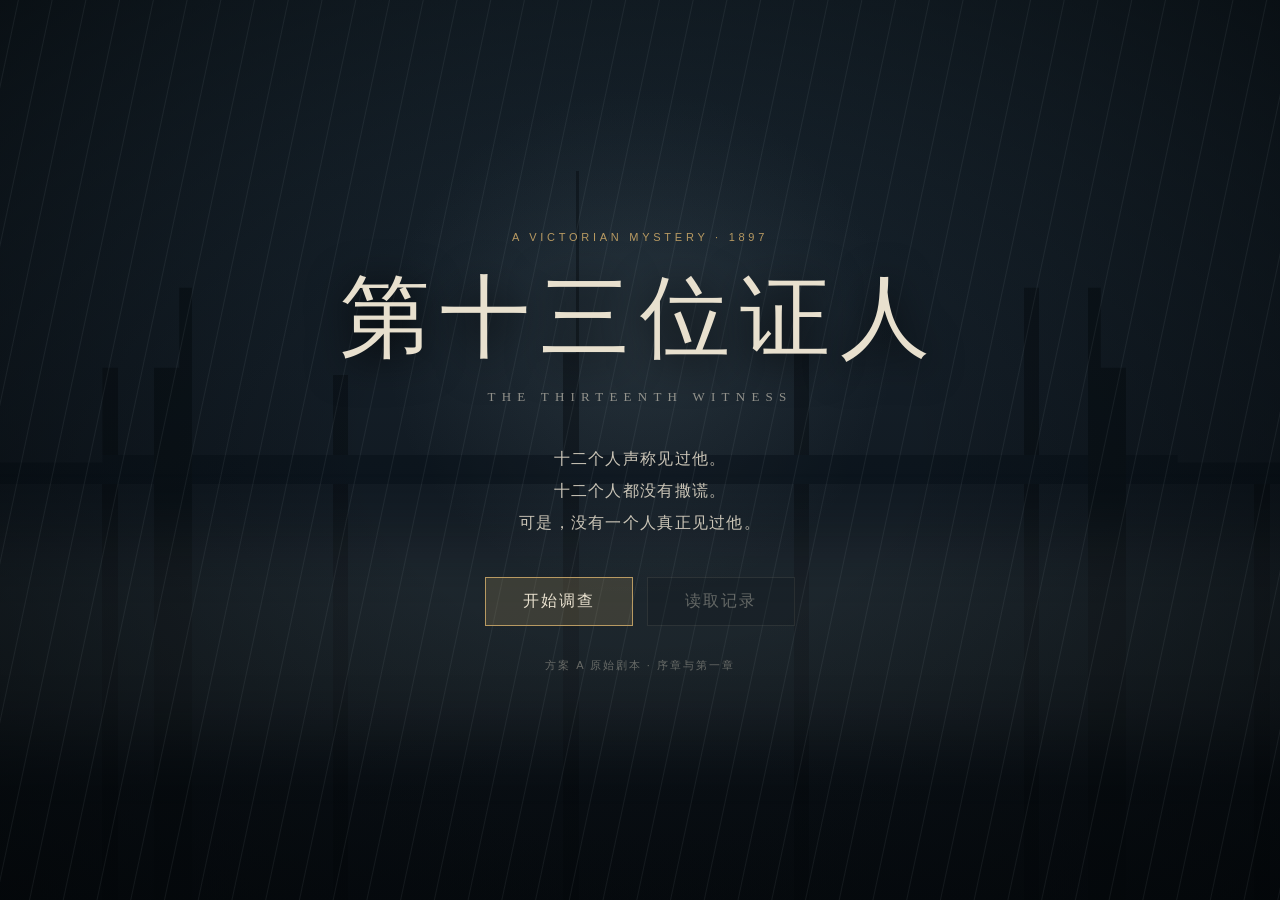
==== game/index.html @ 1d93cfea "fix: align game cards and title with Scheme A source" ====
<!doctype html>
<html lang="zh-CN">
<head>
  <meta charset="utf-8">
  <meta name="viewport" content="width=device-width, initial-scale=1">
  <meta name="theme-color" content="#101923">
  <title>第十三位证人｜可玩原型</title>
  <link rel="stylesheet" href="./styles.css">
</head>
<body>
  <main id="app" class="app">
    <section id="title-screen" class="title-screen" aria-labelledby="game-title">
      <div class="title-fog" aria-hidden="true"></div>
      <div class="title-card">
        <p class="eyebrow">A VICTORIAN MYSTERY · 1897</p>
        <h1 id="game-title">第十三位证人</h1>
        <p class="english-title">THE THIRTEENTH WITNESS</p>
        <p class="title-copy">十二个人声称见过他。<br>十二个人都没有撒谎。<br>可是，没有一个人真正见过他。</p>
        <div class="title-actions">
          <button id="new-game" class="primary-button" type="button">开始调查</button>
          <button id="continue-game" class="secondary-button" type="button">读取记录</button>
        </div>
        <p class="prototype-note">方案 A 原始剧本 · 序章与第一章</p>
      </div>
    </section>

    <section id="game-screen" class="game-screen is-hidden" aria-label="游戏画面">
      <div id="scene" class="scene scene-manor">
        <div class="scene-art" aria-hidden="true">
          <div class="rain"></div>
          <div class="architecture"></div>
          <div class="vignette"></div>
        </div>

        <header class="top-bar">
          <div>
            <p id="chapter-kicker" class="chapter-kicker">序章</p>
            <p id="chapter-title" class="chapter-title">第十三封邀请函</p>
          </div>
          <div class="top-actions">
            <button id="clues-button" class="utility-button clue-button" type="button">
              线索 <span id="clue-count" class="button-count">0</span>
            </button>
            <button id="characters-button" class="utility-button character-button" type="button">
              角色 <span id="character-count" class="button-count">0</span>
            </button>
            <button id="history-button" class="utility-button" type="button">记录</button>
            <button id="save-button" class="utility-button" type="button">保存</button>
            <button id="load-button" class="utility-button" type="button">读取</button>
            <button id="menu-button" class="utility-button" type="button">标题</button>
          </div>
        </header>

        <aside class="case-stamp" aria-hidden="true">
          <span>CASE</span>
          <strong id="case-number">XIII</strong>
          <small>VALE ESTATE</small>
        </aside>

        <div id="portrait-slot" class="portrait-slot is-empty" aria-label="角色立绘预留位置">
          <img id="portrait-image" alt="">
          <div class="portrait-placeholder">
            <span>PORTRAIT</span>
            <strong>角色立绘预留</strong>
            <small>透明 PNG · 左侧对齐</small>
          </div>
        </div>

        <section id="choice-panel" class="choice-panel is-hidden" aria-label="选择">
          <p id="choice-prompt" class="choice-prompt"></p>
          <div id="choice-list" class="choice-list"></div>
        </section>

        <section id="dialogue-box" class="dialogue-box" tabindex="0" aria-live="polite">
          <div class="speaker-rail">
            <p id="speaker-name" class="speaker-name">旁白</p>
            <p id="scene-label" class="scene-label">雾鸦庄园 · 门前</p>
          </div>
          <div class="dialogue-content">
            <p id="dialogue-text" class="dialogue-text"></p>
            <button id="advance-button" class="advance-button" type="button" aria-label="继续">
              <span>继续</span>
              <i aria-hidden="true"></i>
            </button>
          </div>
          <div class="progress-track" aria-hidden="true">
            <span id="progress-fill"></span>
          </div>
        </section>

        <div id="toast" class="toast" role="status"></div>
      </div>
    </section>

    <dialog id="history-dialog" class="history-dialog">
      <header>
        <div>
          <p class="eyebrow">INVESTIGATION LOG</p>
          <h2>调查记录</h2>
        </div>
        <button id="close-history" class="close-button" type="button" aria-label="关闭">×</button>
      </header>
      <div id="history-list" class="history-list"></div>
    </dialog>

    <dialog id="characters-dialog" class="characters-dialog">
      <header>
        <div>
          <p class="eyebrow">PERSONS OF INTEREST</p>
          <h2>角色档案</h2>
          <p id="characters-summary" class="dialog-summary">已登记 0 人</p>
        </div>
        <button id="close-characters" class="close-button" type="button" aria-label="关闭">×</button>
      </header>
      <div id="character-grid" class="character-grid"></div>
    </dialog>

    <dialog id="clues-dialog" class="clues-dialog">
      <header>
        <div>
          <p class="eyebrow">COLLECTED EVIDENCE</p>
          <h2>线索档案</h2>
          <p id="clues-summary" class="dialog-summary">已收集 0 条线索</p>
        </div>
        <button id="close-clues" class="close-button" type="button" aria-label="关闭">×</button>
      </header>
      <div id="clue-list" class="clue-list"></div>
    </dialog>
  </main>

  <script src="./story.js"></script>
  <script src="./game.js"></script>
</body>
</html>
---- game/styles.css ----
:root {
  --ink: #090f15;
  --night: #101923;
  --slate: #25323d;
  --fog: #b8c3c7;
  --paper: #e8e0ce;
  --gold: #b89a62;
  --rust: #71473f;
  --glass: rgba(8, 14, 19, 0.88);
  --line: rgba(222, 210, 179, 0.28);
  --display: Georgia, "Times New Roman", "Noto Serif SC", serif;
  --body: "Noto Serif SC", "Songti SC", SimSun, serif;
  --utility: "Microsoft YaHei", sans-serif;
}

* { box-sizing: border-box; }

html, body {
  width: 100%;
  min-height: 100%;
  margin: 0;
  background: var(--ink);
  color: var(--paper);
}

body {
  overflow: hidden;
  font-family: var(--body);
}

button { font: inherit; }
button:focus-visible, [tabindex]:focus-visible {
  outline: 2px solid var(--paper);
  outline-offset: 4px;
}

.app, .title-screen, .game-screen, .scene {
  width: 100%;
  height: 100vh;
  min-height: 580px;
}

.is-hidden { display: none !important; }

.title-screen {
  position: relative;
  display: grid;
  place-items: center;
  overflow: hidden;
  background:
    radial-gradient(circle at 50% 38%, rgba(112, 132, 140, 0.19), transparent 30%),
    linear-gradient(180deg, #1b2934 0%, #101820 62%, #080d12 100%);
}

.title-screen::before {
  content: "";
  position: absolute;
  inset: 19% 0 0;
  opacity: 0.48;
  background:
    linear-gradient(90deg, transparent 12%, #060b0f 12% 15%, transparent 15% 85%, #060b0f 85% 88%, transparent 88%),
    linear-gradient(180deg, transparent 0 39%, #071017 39% 43%, transparent 43%),
    repeating-linear-gradient(90deg, transparent 0 8%, rgba(4, 8, 12, .82) 8% 9.2%, transparent 9.2% 18%);
  clip-path: polygon(0 40%, 8% 40%, 8% 27%, 14% 27%, 14% 16%, 21% 16%, 21% 28%, 28% 28%, 28% 8%, 36% 8%, 36% 25%, 45% 25%, 45% 0, 55% 0, 55% 25%, 64% 25%, 64% 8%, 72% 8%, 72% 28%, 79% 28%, 79% 16%, 86% 16%, 86% 27%, 92% 27%, 92% 40%, 100% 40%, 100% 100%, 0 100%);
}

.title-screen::after {
  content: "";
  position: absolute;
  inset: 0;
  pointer-events: none;
  background:
    repeating-linear-gradient(102deg, transparent 0 17px, rgba(205, 223, 228, .07) 18px, transparent 19px 33px),
    radial-gradient(ellipse at center, transparent 30%, rgba(2, 5, 7, .7) 100%);
}

.title-fog {
  position: absolute;
  width: 140%;
  height: 22%;
  left: -20%;
  bottom: 18%;
  background: rgba(173, 192, 197, .09);
  filter: blur(35px);
  animation: fog-drift 18s ease-in-out infinite alternate;
}

.title-card {
  position: relative;
  z-index: 2;
  width: min(720px, 88vw);
  padding: 58px 50px 44px;
  text-align: center;
}

.eyebrow {
  margin: 0 0 14px;
  color: var(--gold);
  font-family: var(--utility);
  font-size: 11px;
  letter-spacing: .34em;
}

.title-card h1 {
  margin: 0;
  font-family: var(--display);
  font-size: clamp(44px, 8vw, 90px);
  font-weight: 400;
  letter-spacing: .11em;
  text-shadow: 0 6px 40px #000;
}

.english-title {
  margin: 10px 0 38px;
  color: rgba(232, 224, 206, .58);
  font-family: var(--display);
  font-size: 13px;
  letter-spacing: .48em;
}

.title-copy {
  margin: 0 0 38px;
  color: rgba(232, 224, 206, .86);
  font-size: 16px;
  line-height: 2;
  letter-spacing: .08em;
}

.title-actions {
  display: flex;
  justify-content: center;
  gap: 14px;
}

.primary-button, .secondary-button {
  min-width: 148px;
  border: 1px solid var(--gold);
  padding: 13px 22px;
  color: var(--paper);
  cursor: pointer;
  letter-spacing: .12em;
  transition: background .2s ease, color .2s ease, transform .2s ease;
}

.primary-button { background: rgba(184, 154, 98, .2); }
.secondary-button { background: rgba(8, 14, 19, .52); border-color: var(--line); }
.primary-button:hover, .secondary-button:hover { transform: translateY(-2px); background: var(--paper); color: var(--ink); }
.secondary-button:disabled { opacity: .35; cursor: not-allowed; transform: none; }

.prototype-note {
  margin-top: 32px;
  color: rgba(232, 224, 206, .38);
  font-family: var(--utility);
  font-size: 11px;
  letter-spacing: .18em;
}

.scene {
  position: relative;
  overflow: hidden;
  isolation: isolate;
  background: #17232c;
}

.scene-art, .scene-art > * { position: absolute; inset: 0; }

.scene-art {
  z-index: -3;
  background:
    linear-gradient(180deg, var(--scene-sky, #283844) 0%, var(--scene-mid, #172630) 58%, var(--scene-ground, #0d1318) 100%);
  transition: background 1.1s ease;
}

.architecture {
  opacity: .9;
  transition: clip-path .8s ease, background .8s ease;
}

.scene-manor {
  --scene-sky: #31434e;
  --scene-mid: #1a2932;
  --scene-ground: #0a1014;
}

.scene-manor .architecture {
  inset: 21% 7% 0 38%;
  background:
    repeating-linear-gradient(90deg, transparent 0 8%, rgba(177, 135, 76, .38) 8.4% 9.2%, transparent 9.6% 16%),
    #0b1319;
  clip-path: polygon(0 100%, 0 38%, 10% 38%, 10% 19%, 18% 19%, 18% 34%, 34% 34%, 34% 12%, 44% 12%, 44% 25%, 56% 25%, 56% 0, 68% 0, 68% 29%, 80% 29%, 80% 15%, 90% 15%, 90% 39%, 100% 39%, 100% 100%);
}

.scene-hall {
  --scene-sky: #2b2a27;
  --scene-mid: #211d1a;
  --scene-ground: #100e0d;
}

.scene-hall .architecture {
  inset: 0;
  background:
    radial-gradient(ellipse at 58% 48%, rgba(175, 125, 65, .24), transparent 22%),
    linear-gradient(90deg, #11100f 0 10%, transparent 10% 90%, #11100f 90%),
    repeating-linear-gradient(90deg, transparent 0 18%, rgba(9, 8, 7, .7) 18% 20%);
}

.scene-study {
  --scene-sky: #272a28;
  --scene-mid: #18201f;
  --scene-ground: #0d1111;
}

.scene-study .architecture {
  inset: 0;
  background:
    radial-gradient(circle at 72% 30%, rgba(186, 143, 75, .26) 0 2%, transparent 9%),
    linear-gradient(90deg, rgba(7, 10, 10, .82) 0 11%, transparent 11% 70%, rgba(4, 7, 7, .68) 70%),
    repeating-linear-gradient(0deg, transparent 0 11%, rgba(181, 153, 111, .08) 11.3% 12%, transparent 12.3% 22%);
}

.scene-closeup {
  --scene-sky: #3b3a35;
  --scene-mid: #232420;
  --scene-ground: #111310;
}

.scene-closeup .architecture {
  inset: 10% 12% 16% 37%;
  border: 1px solid rgba(218, 203, 170, .13);
  background:
    linear-gradient(118deg, transparent 46%, rgba(202, 187, 153, .16) 47% 49%, transparent 50%),
    radial-gradient(ellipse at 60% 52%, rgba(163, 138, 98, .16), transparent 48%);
  transform: rotate(-2deg);
}

.rain {
  opacity: .28;
  background: repeating-linear-gradient(104deg, transparent 0 25px, rgba(211, 225, 228, .18) 26px, transparent 27px 44px);
  animation: rain 1.1s linear infinite;
}

.scene-hall .rain, .scene-study .rain, .scene-closeup .rain { opacity: 0; }

.vignette {
  pointer-events: none;
  background:
    linear-gradient(90deg, rgba(5, 8, 10, .4), transparent 34%),
    radial-gradient(ellipse at center, transparent 38%, rgba(2, 4, 5, .74) 100%);
}

.top-bar {
  position: absolute;
  z-index: 5;
  top: 0;
  left: 0;
  right: 0;
  display: flex;
  justify-content: space-between;
  align-items: flex-start;
  padding: 24px 30px;
  background: linear-gradient(180deg, rgba(4, 8, 11, .72), transparent);
}

.chapter-kicker {
  margin: 0 0 3px;
  color: var(--gold);
  font-family: var(--utility);
  font-size: 10px;
  letter-spacing: .25em;
}

.chapter-title {
  margin: 0;
  font-size: 15px;
  letter-spacing: .12em;
}

.top-actions { display: flex; gap: 7px; }

.utility-button, .close-button {
  border: 1px solid rgba(232, 224, 206, .16);
  background: rgba(7, 12, 16, .45);
  color: rgba(232, 224, 206, .72);
  cursor: pointer;
}

.utility-button {
  padding: 7px 12px;
  font-family: var(--utility);
  font-size: 11px;
}

.utility-button:hover { color: var(--paper); border-color: var(--gold); }

.character-button {
  border-color: rgba(184, 154, 98, .38);
}

.clue-button {
  border-color: rgba(135, 157, 152, .42);
}

.button-count {
  display: inline-grid;
  min-width: 18px;
  height: 18px;
  margin-left: 5px;
  place-items: center;
  border: 1px solid rgba(184, 154, 98, .45);
  border-radius: 50%;
  color: var(--gold);
  font-family: var(--display);
  font-size: 10px;
}

.case-stamp {
  position: absolute;
  z-index: 2;
  top: 22%;
  right: 34px;
  display: grid;
  width: 78px;
  color: rgba(232, 224, 206, .4);
  text-align: center;
  transform: rotate(90deg);
  transform-origin: right top;
}

.case-stamp span, .case-stamp small {
  font-family: var(--utility);
  font-size: 8px;
  letter-spacing: .22em;
}

.case-stamp strong {
  margin: 3px 0;
  border-block: 1px solid rgba(184, 154, 98, .35);
  color: rgba(184, 154, 98, .55);
  font-family: var(--display);
  font-size: 26px;
  font-weight: 400;
}

.portrait-slot {
  position: absolute;
  z-index: 1;
  left: clamp(18px, 6vw, 90px);
  bottom: 165px;
  width: min(34vw, 430px);
  height: min(72vh, 720px);
  display: flex;
  align-items: flex-end;
  justify-content: center;
  pointer-events: none;
}

.portrait-slot img {
  display: none;
  width: 100%;
  height: 100%;
  object-fit: contain;
  object-position: bottom left;
  filter: drop-shadow(0 20px 28px rgba(0, 0, 0, .55));
}

.portrait-slot.has-image img { display: block; }
.portrait-slot.has-image .portrait-placeholder { display: none; }

.portrait-placeholder {
  position: absolute;
  bottom: 4%;
  width: 72%;
  height: 72%;
  display: grid;
  place-content: center;
  border-bottom: 1px solid rgba(232, 224, 206, .15);
  color: rgba(232, 224, 206, .22);
  text-align: center;
  text-shadow: 0 2px 14px #000;
}

.portrait-placeholder::before {
  content: "";
  position: absolute;
  inset: 9% 18% 0;
  border: 1px dashed rgba(232, 224, 206, .09);
  border-radius: 48% 48% 8% 8%;
}

.portrait-placeholder span, .portrait-placeholder small {
  font-family: var(--utility);
  font-size: 8px;
  letter-spacing: .2em;
}

.portrait-placeholder strong {
  margin: 8px 0 5px;
  font-size: 13px;
  font-weight: 400;
  letter-spacing: .18em;
}

.dialogue-box {
  position: absolute;
  z-index: 4;
  left: clamp(16px, 4vw, 64px);
  right: clamp(16px, 4vw, 64px);
  bottom: 28px;
  min-height: 154px;
  display: grid;
  grid-template-columns: 160px 1fr;
  border: 1px solid var(--line);
  background:
    linear-gradient(110deg, rgba(26, 38, 46, .96), var(--glass) 46%),
    rgba(7, 12, 16, .9);
  box-shadow: 0 22px 70px rgba(0, 0, 0, .45);
  backdrop-filter: blur(12px);
  cursor: pointer;
}

.dialogue-box::before {
  content: "";
  position: absolute;
  inset: 7px;
  border: 1px solid rgba(232, 224, 206, .07);
  pointer-events: none;
}

.speaker-rail {
  padding: 30px 24px;
  border-right: 1px solid var(--line);
}

.speaker-name {
  margin: 0 0 12px;
  color: var(--paper);
  font-family: var(--display);
  font-size: 20px;
  letter-spacing: .13em;
}

.scene-label {
  margin: 0;
  color: rgba(232, 224, 206, .42);
  font-family: var(--utility);
  font-size: 9px;
  line-height: 1.6;
  letter-spacing: .1em;
}

.dialogue-content {
  position: relative;
  display: flex;
  align-items: center;
  padding: 28px 90px 28px 34px;
}

.dialogue-text {
  margin: 0;
  max-width: 900px;
  font-size: clamp(15px, 1.55vw, 20px);
  line-height: 1.85;
  letter-spacing: .045em;
  text-shadow: 0 2px 12px #000;
}

.dialogue-text.is-narration { color: rgba(232, 224, 206, .72); font-style: italic; }

.advance-button {
  position: absolute;
  right: 26px;
  bottom: 23px;
  display: flex;
  align-items: center;
  gap: 8px;
  border: 0;
  background: transparent;
  color: rgba(232, 224, 206, .45);
  cursor: pointer;
  font-family: var(--utility);
  font-size: 10px;
  letter-spacing: .12em;
}

.advance-button i {
  width: 7px;
  height: 7px;
  border-right: 1px solid var(--gold);
  border-bottom: 1px solid var(--gold);
  transform: rotate(-45deg);
  animation: nudge 1.2s ease-in-out infinite;
}

.progress-track {
  position: absolute;
  left: 0;
  right: 0;
  bottom: -1px;
  height: 2px;
  background: rgba(232, 224, 206, .05);
}

.progress-track span {
  display: block;
  width: 0;
  height: 100%;
  background: var(--gold);
  transition: width .35s ease;
}

.choice-panel {
  position: absolute;
  z-index: 8;
  top: 50%;
  right: clamp(50px, 9vw, 150px);
  width: min(520px, 55vw);
  transform: translateY(-56%);
}

.choice-prompt {
  margin: 0 0 16px;
  color: rgba(232, 224, 206, .66);
  font-size: 13px;
  letter-spacing: .12em;
  text-align: right;
}

.choice-list { display: grid; gap: 10px; }

.choice-button {
  position: relative;
  width: 100%;
  border: 1px solid rgba(232, 224, 206, .22);
  padding: 15px 20px 15px 54px;
  background: linear-gradient(90deg, rgba(9, 15, 20, .94), rgba(19, 30, 37, .88));
  color: var(--paper);
  cursor: pointer;
  text-align: left;
  line-height: 1.55;
  letter-spacing: .05em;
  box-shadow: 0 12px 30px rgba(0, 0, 0, .22);
  transition: transform .18s ease, border-color .18s ease, background .18s ease;
}

.choice-button::before {
  content: attr(data-key);
  position: absolute;
  left: 17px;
  top: 50%;
  color: var(--gold);
  font-family: var(--display);
  font-size: 18px;
  transform: translateY(-50%);
}

.choice-button:hover {
  border-color: var(--gold);
  background: linear-gradient(90deg, rgba(25, 36, 42, .98), rgba(43, 48, 45, .94));
  transform: translateX(-7px);
}

.toast {
  position: absolute;
  z-index: 20;
  top: 88px;
  left: 50%;
  padding: 9px 16px;
  background: rgba(8, 13, 17, .9);
  border: 1px solid var(--line);
  color: var(--paper);
  font-family: var(--utility);
  font-size: 11px;
  letter-spacing: .08em;
  opacity: 0;
  pointer-events: none;
  transform: translate(-50%, -8px);
  transition: opacity .2s ease, transform .2s ease;
}

.toast.is-visible { opacity: 1; transform: translate(-50%, 0); }

.history-dialog, .characters-dialog, .clues-dialog {
  width: min(760px, 90vw);
  max-height: 78vh;
  border: 1px solid var(--line);
  padding: 0;
  background: #111a21;
  color: var(--paper);
  box-shadow: 0 30px 100px #000;
}

.history-dialog::backdrop, .characters-dialog::backdrop, .clues-dialog::backdrop { background: rgba(2, 5, 7, .78); backdrop-filter: blur(5px); }

.history-dialog header, .characters-dialog header, .clues-dialog header {
  position: sticky;
  top: 0;
  display: flex;
  justify-content: space-between;
  align-items: flex-start;
  padding: 24px 28px 20px;
  border-bottom: 1px solid var(--line);
  background: #111a21;
}

.history-dialog h2, .characters-dialog h2, .clues-dialog h2 { margin: 0; font-weight: 400; letter-spacing: .12em; }
.close-button { width: 34px; height: 34px; font-size: 22px; }
.history-list { padding: 8px 28px 30px; }

.history-entry {
  display: grid;
  grid-template-columns: 100px 1fr;
  gap: 18px;
  padding: 16px 0;
  border-bottom: 1px solid rgba(232, 224, 206, .08);
}

.history-entry strong { color: var(--gold); font-weight: 400; }
.history-entry p { margin: 0; color: rgba(232, 224, 206, .76); line-height: 1.7; }

.characters-dialog {
  width: min(1040px, 94vw);
  max-height: 86vh;
  background:
    linear-gradient(135deg, rgba(31, 42, 49, .35), transparent 45%),
    #101820;
}

.dialog-summary {
  margin: 8px 0 0;
  color: rgba(232, 224, 206, .46);
  font-family: var(--utility);
  font-size: 11px;
  letter-spacing: .12em;
}

.character-grid {
  display: grid;
  grid-template-columns: repeat(4, minmax(0, 1fr));
  gap: 12px;
  padding: 22px 26px 30px;
}

.character-card {
  position: relative;
  min-height: 270px;
  overflow: hidden;
  border: 1px solid rgba(232, 224, 206, .15);
  background:
    linear-gradient(180deg, rgba(68, 83, 88, .22), rgba(9, 15, 19, .95)),
    #111a20;
  transition: border-color .2s ease, transform .2s ease, opacity .2s ease;
}

.character-card.is-unlocked:hover {
  border-color: rgba(184, 154, 98, .72);
  transform: translateY(-3px);
}

.character-card-portrait {
  position: relative;
  height: 142px;
  display: grid;
  place-items: center;
  overflow: hidden;
  border-bottom: 1px solid rgba(232, 224, 206, .12);
  background:
    radial-gradient(circle at 50% 45%, rgba(205, 196, 172, .15), transparent 35%),
    linear-gradient(145deg, #273640, #11191f);
}

.character-card-portrait::after {
  content: "";
  position: absolute;
  width: 70px;
  height: 105px;
  bottom: -35px;
  border: 1px solid rgba(232, 224, 206, .08);
  border-radius: 52% 52% 10% 10%;
}

.character-card-portrait img {
  width: 100%;
  height: 100%;
  object-fit: cover;
  filter: sepia(.12) contrast(.96);
}

.character-card-portrait > span {
  position: relative;
  z-index: 1;
  color: rgba(232, 224, 206, .58);
  font-family: var(--display);
  font-size: 34px;
  letter-spacing: .08em;
}

.character-index {
  position: absolute;
  z-index: 2;
  top: 9px;
  left: 11px;
  color: rgba(184, 154, 98, .55);
  font-family: var(--display);
  font-size: 10px;
  letter-spacing: .12em;
}

.character-card-info { padding: 15px 16px 34px; }

.character-card h3 {
  margin: 0;
  font-size: 16px;
  font-weight: 400;
  letter-spacing: .1em;
}

.character-english {
  margin: 5px 0 12px;
  color: var(--gold);
  font-family: var(--display);
  font-size: 11px;
  letter-spacing: .11em;
}

.character-role {
  margin: 0;
  color: rgba(232, 224, 206, .58);
  font-size: 11px;
  line-height: 1.65;
}

.character-status {
  position: absolute;
  right: 10px;
  bottom: 10px;
  padding: 3px 7px;
  border: 1px solid rgba(184, 154, 98, .32);
  color: rgba(184, 154, 98, .72);
  font-family: var(--utility);
  font-size: 8px;
  letter-spacing: .12em;
}

.character-card.is-locked {
  opacity: .38;
  filter: grayscale(1);
}

.character-card.is-locked .character-card-portrait {
  background:
    repeating-linear-gradient(135deg, rgba(225, 225, 225, .025) 0 2px, transparent 2px 9px),
    #182026;
}

.character-card.is-locked .character-status {
  border-color: rgba(232, 224, 206, .18);
  color: rgba(232, 224, 206, .46);
}

.clues-dialog {
  width: min(920px, 94vw);
  max-height: 84vh;
  background:
    linear-gradient(115deg, rgba(44, 57, 62, .32), transparent 38%),
    #101820;
}

.clue-list {
  display: grid;
  gap: 12px;
  padding: 22px 26px 30px;
}

.clue-card {
  position: relative;
  display: grid;
  grid-template-columns: 94px 1fr;
  min-height: 130px;
  overflow: hidden;
  border: 1px solid rgba(232, 224, 206, .16);
  background:
    linear-gradient(90deg, rgba(39, 53, 60, .82), rgba(13, 21, 27, .96) 38%),
    #121c23;
  box-shadow: 0 12px 24px rgba(0, 0, 0, .16);
}

.clue-card::after {
  content: "";
  position: absolute;
  inset: 6px;
  border: 1px solid rgba(232, 224, 206, .04);
  pointer-events: none;
}

.clue-docket {
  position: relative;
  z-index: 1;
  display: grid;
  align-content: center;
  justify-items: center;
  gap: 8px;
  border-right: 1px solid rgba(232, 224, 206, .13);
  background:
    repeating-linear-gradient(135deg, rgba(232, 224, 206, .025) 0 2px, transparent 2px 8px);
}

.clue-docket span {
  color: var(--gold);
  font-family: var(--display);
  font-size: 24px;
  letter-spacing: .08em;
}

.clue-docket small {
  padding: 3px 7px;
  border: 1px solid rgba(184, 154, 98, .28);
  color: rgba(232, 224, 206, .55);
  font-family: var(--utility);
  font-size: 8px;
  letter-spacing: .14em;
}

.clue-card-content {
  position: relative;
  z-index: 1;
  padding: 20px 70px 18px 24px;
}

.clue-card-content h3 {
  margin: 0;
  font-size: 18px;
  font-weight: 400;
  letter-spacing: .08em;
}

.clue-source {
  margin: 6px 0 12px;
  color: var(--gold);
  font-family: var(--utility);
  font-size: 9px;
  letter-spacing: .1em;
}

.clue-description {
  margin: 0;
  color: rgba(232, 224, 206, .68);
  font-size: 12px;
  line-height: 1.75;
}

.evidence-seal {
  position: absolute;
  z-index: 2;
  right: 18px;
  top: 18px;
  width: 42px;
  height: 42px;
  display: grid;
  place-items: center;
  border: 1px solid rgba(126, 70, 62, .72);
  border-radius: 50%;
  color: rgba(184, 103, 88, .82);
  font-family: var(--utility);
  font-size: 8px;
  letter-spacing: .1em;
  transform: rotate(-9deg);
}

.clue-empty {
  min-height: 310px;
  display: grid;
  place-content: center;
  justify-items: center;
  text-align: center;
  color: rgba(232, 224, 206, .46);
}

.clue-empty span {
  width: 60px;
  height: 60px;
  display: grid;
  place-items: center;
  border: 1px solid rgba(232, 224, 206, .15);
  border-radius: 50%;
  font-family: var(--display);
  font-size: 28px;
}

.clue-empty h3 { margin: 18px 0 8px; color: rgba(232, 224, 206, .7); font-weight: 400; }
.clue-empty p { max-width: 350px; margin: 0; font-size: 12px; line-height: 1.8; }

@keyframes rain { to { background-position: 30px 100px; } }
@keyframes fog-drift { to { transform: translateX(8%); opacity: .7; } }
@keyframes nudge { 50% { transform: translateX(4px) rotate(-45deg); } }

@media (max-width: 760px) {
  .app, .title-screen, .game-screen, .scene { min-height: 520px; }
  .top-bar { padding: 16px; }
  .chapter-title { font-size: 12px; }
  .utility-button { padding: 6px 8px; font-size: 10px; }
  .top-actions { max-width: 235px; flex-wrap: wrap; justify-content: flex-end; }
  .case-stamp { display: none; }
  .portrait-slot { left: -5vw; width: 58vw; height: 60vh; bottom: 180px; }
  .portrait-placeholder strong { font-size: 10px; }
  .dialogue-box { left: 10px; right: 10px; bottom: 10px; grid-template-columns: 105px 1fr; min-height: 165px; }
  .speaker-rail { padding: 24px 14px; }
  .speaker-name { font-size: 15px; }
  .dialogue-content { padding: 22px 30px 44px 18px; }
  .dialogue-text { font-size: 14px; line-height: 1.75; }
  .choice-panel { left: 18px; right: 18px; width: auto; }
  .choice-prompt { text-align: left; }
  .title-card { padding-inline: 16px; }
  .title-actions { flex-direction: column; align-items: center; }
  .primary-button, .secondary-button { width: 210px; }
  .character-grid { grid-template-columns: repeat(2, minmax(0, 1fr)); padding: 14px; }
  .character-card { min-height: 245px; }
}

@media (max-width: 460px) {
  .character-grid { grid-template-columns: 1fr; }
  .character-card { min-height: 220px; display: grid; grid-template-columns: 120px 1fr; }
  .character-card-portrait { height: 100%; border-bottom: 0; border-right: 1px solid rgba(232, 224, 206, .12); }
  .clue-card { grid-template-columns: 68px 1fr; }
  .clue-docket span { font-size: 17px; }
  .clue-card-content { padding: 16px 48px 16px 14px; }
  .evidence-seal { right: 10px; top: 12px; width: 34px; height: 34px; font-size: 7px; }
}

@media (prefers-reduced-motion: reduce) {
  *, *::before, *::after {
    scroll-behavior: auto !important;
    animation-duration: .01ms !important;
    animation-iteration-count: 1 !important;
    transition-duration: .01ms !important;
  }
}
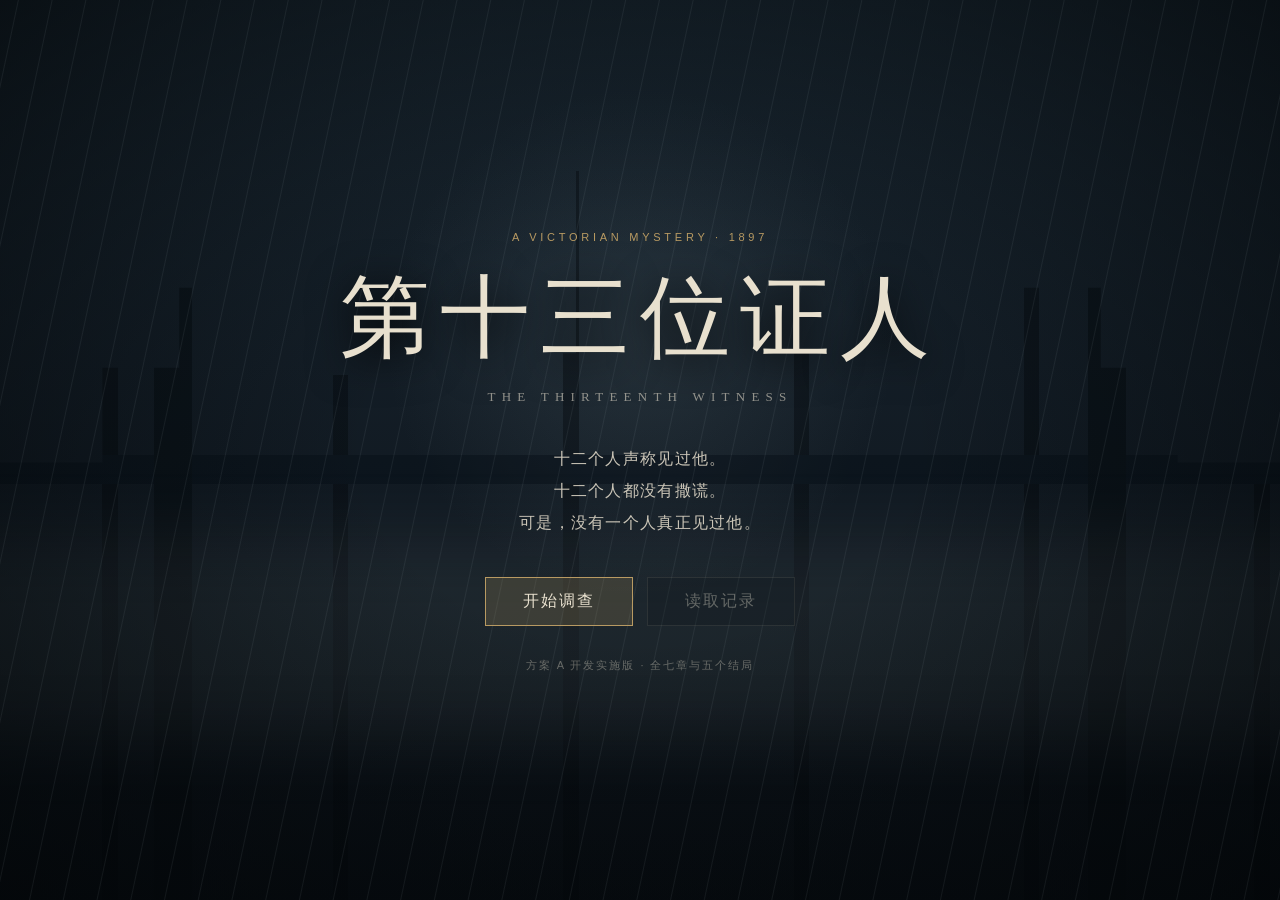
==== commit 44fdebbf: "game: implement all chapters, choices, and endings" ====
--- a/game/index.html
+++ b/game/index.html
@@ -20,7 +20,7 @@
           <button id="new-game" class="primary-button" type="button">开始调查</button>
           <button id="continue-game" class="secondary-button" type="button">读取记录</button>
         </div>
-        <p class="prototype-note">方案 A 原始剧本 · 序章与第一章</p>
+        <p class="prototype-note">方案 A 开发实施版 · 全七章与五个结局</p>
       </div>
     </section>
 
@@ -51,6 +51,11 @@
           </div>
         </header>
 
+        <div class="scene-heading" aria-label="当前场景">
+          <span>LOCATION</span>
+          <strong id="scene-label">雾鸦庄园 · 门前</strong>
+        </div>
+
         <aside class="case-stamp" aria-hidden="true">
           <span>CASE</span>
           <strong id="case-number">XIII</strong>
@@ -74,7 +79,7 @@
         <section id="dialogue-box" class="dialogue-box" tabindex="0" aria-live="polite">
           <div class="speaker-rail">
             <p id="speaker-name" class="speaker-name">旁白</p>
-            <p id="scene-label" class="scene-label">雾鸦庄园 · 门前</p>
+            <p id="speaker-role" class="speaker-role">调查叙述</p>
           </div>
           <div class="dialogue-content">
             <p id="dialogue-text" class="dialogue-text"></p>
--- a/game/styles.css
+++ b/game/styles.css
@@ -241,6 +241,28 @@
 
 .scene-hall .rain, .scene-study .rain, .scene-closeup .rain { opacity: 0; }
 
+.scene-drawing, .scene-bedroom, .scene-dining, .scene-archive,
+.scene-greenhouse, .scene-icehouse, .scene-dawn {
+  --scene-sky: #2b3030;
+  --scene-mid: #1b2222;
+  --scene-ground: #0b1011;
+}
+
+.scene-drawing .architecture {
+  inset: 0;
+  background: radial-gradient(circle at 70% 38%, rgba(190, 139, 72, .22), transparent 18%), repeating-linear-gradient(90deg, rgba(8, 10, 10, .72) 0 3%, transparent 3% 24%);
+}
+.scene-bedroom .architecture { inset: 0; background: linear-gradient(90deg, rgba(7, 9, 10, .8) 0 18%, transparent 18% 76%, rgba(7, 9, 10, .72) 76%), radial-gradient(ellipse at 60% 45%, rgba(143, 109, 69, .2), transparent 35%); }
+.scene-dining .architecture { inset: 18% 8% 0 34%; background: linear-gradient(180deg, transparent 0 58%, rgba(5, 7, 8, .86) 58%), repeating-linear-gradient(90deg, rgba(192, 143, 73, .08) 0 2%, transparent 2% 10%); clip-path: polygon(4% 0, 96% 0, 100% 100%, 0 100%); }
+.scene-archive .architecture { inset: 0; background: repeating-linear-gradient(90deg, rgba(5, 8, 9, .8) 0 3%, transparent 3% 15%), repeating-linear-gradient(0deg, transparent 0 12%, rgba(171, 141, 96, .08) 12% 13%); }
+.scene-greenhouse { --scene-sky: #26332f; --scene-mid: #17221e; --scene-ground: #0a100d; }
+.scene-greenhouse .architecture { inset: 5% 12% 0 34%; border: 1px solid rgba(182, 203, 185, .13); background: repeating-linear-gradient(72deg, transparent 0 14%, rgba(167, 191, 173, .13) 14.5% 15%, transparent 15.5% 29%); clip-path: polygon(50% 0, 100% 28%, 100% 100%, 0 100%, 0 28%); }
+.scene-icehouse { --scene-sky: #26353b; --scene-mid: #16262d; --scene-ground: #081015; }
+.scene-icehouse .architecture { inset: 0; background: radial-gradient(ellipse at 66% 50%, rgba(166, 196, 201, .13), transparent 34%), repeating-linear-gradient(105deg, rgba(198, 218, 219, .04) 0 3%, transparent 3% 20%); }
+.scene-dawn { --scene-sky: #6b7375; --scene-mid: #38464b; --scene-ground: #131b1f; }
+.scene-dawn .architecture { inset: 23% 8% 0 38%; background: #10171b; clip-path: polygon(0 100%, 0 35%, 16% 35%, 16% 15%, 30% 15%, 30% 30%, 48% 30%, 48% 0, 64% 0, 64% 32%, 82% 32%, 82% 18%, 94% 18%, 94% 100%); }
+.scene-drawing .rain, .scene-bedroom .rain, .scene-dining .rain, .scene-archive .rain, .scene-icehouse .rain { opacity: 0; }
+
 .vignette {
   pointer-events: none;
   background:
@@ -277,6 +299,22 @@
 
 .top-actions { display: flex; gap: 7px; }
 
+.scene-heading {
+  position: absolute;
+  z-index: 6;
+  top: 22px;
+  left: 50%;
+  min-width: min(360px, 38vw);
+  padding: 5px 30px 9px;
+  text-align: center;
+  transform: translateX(-50%);
+  background: linear-gradient(90deg, transparent, rgba(5, 10, 13, .72) 18% 82%, transparent);
+  pointer-events: none;
+}
+.scene-heading::after { content: ""; position: absolute; left: 14%; right: 14%; bottom: 0; height: 1px; background: linear-gradient(90deg, transparent, var(--gold), transparent); opacity: .55; }
+.scene-heading span { display: block; margin-bottom: 2px; color: var(--gold); font-family: var(--utility); font-size: 8px; letter-spacing: .32em; }
+.scene-heading strong { font-size: 14px; font-weight: 400; letter-spacing: .15em; text-shadow: 0 2px 12px #000; }
+
 .utility-button, .close-button {
   border: 1px solid rgba(232, 224, 206, .16);
   background: rgba(7, 12, 16, .45);
@@ -406,9 +444,8 @@
   left: clamp(16px, 4vw, 64px);
   right: clamp(16px, 4vw, 64px);
   bottom: 28px;
-  min-height: 154px;
-  display: grid;
-  grid-template-columns: 160px 1fr;
+  min-height: 172px;
+  display: block;
   border: 1px solid var(--line);
   background:
     linear-gradient(110deg, rgba(26, 38, 46, .96), var(--glass) 46%),
@@ -427,37 +464,49 @@
 }
 
 .speaker-rail {
-  padding: 30px 24px;
-  border-right: 1px solid var(--line);
+  position: absolute;
+  z-index: 2;
+  top: -37px;
+  left: 50%;
+  min-width: 270px;
+  padding: 10px 28px 9px;
+  border: 1px solid var(--line);
+  background: rgba(9, 16, 21, .94);
+  text-align: center;
+  transform: translateX(-50%);
+  box-shadow: 0 9px 26px rgba(0, 0, 0, .34);
 }
 
 .speaker-name {
-  margin: 0 0 12px;
+  margin: 0 0 4px;
   color: var(--paper);
   font-family: var(--display);
-  font-size: 20px;
+  font-size: 18px;
   letter-spacing: .13em;
 }
 
-.scene-label {
+.speaker-role {
   margin: 0;
-  color: rgba(232, 224, 206, .42);
+  color: rgba(232, 224, 206, .48);
   font-family: var(--utility);
   font-size: 9px;
-  line-height: 1.6;
-  letter-spacing: .1em;
+  line-height: 1.5;
+  letter-spacing: .12em;
 }
 
 .dialogue-content {
   position: relative;
   display: flex;
   align-items: center;
-  padding: 28px 90px 28px 34px;
+  min-height: 172px;
+  justify-content: center;
+  padding: 44px 90px 26px;
+  text-align: center;
 }
 
 .dialogue-text {
   margin: 0;
-  max-width: 900px;
+  max-width: 980px;
   font-size: clamp(15px, 1.55vw, 20px);
   line-height: 1.85;
   letter-spacing: .045em;
@@ -902,10 +951,12 @@
   .case-stamp { display: none; }
   .portrait-slot { left: -5vw; width: 58vw; height: 60vh; bottom: 180px; }
   .portrait-placeholder strong { font-size: 10px; }
-  .dialogue-box { left: 10px; right: 10px; bottom: 10px; grid-template-columns: 105px 1fr; min-height: 165px; }
-  .speaker-rail { padding: 24px 14px; }
+  .scene-heading { top: 76px; min-width: 72vw; }
+  .scene-heading strong { font-size: 12px; }
+  .dialogue-box { left: 10px; right: 10px; bottom: 10px; min-height: 178px; }
+  .speaker-rail { top: -34px; min-width: 220px; padding: 8px 16px; }
   .speaker-name { font-size: 15px; }
-  .dialogue-content { padding: 22px 30px 44px 18px; }
+  .dialogue-content { min-height: 178px; padding: 42px 30px 40px; }
   .dialogue-text { font-size: 14px; line-height: 1.75; }
   .choice-panel { left: 18px; right: 18px; width: auto; }
   .choice-prompt { text-align: left; }
@@ -934,3 +985,4 @@
     transition-duration: .01ms !important;
   }
 }
+
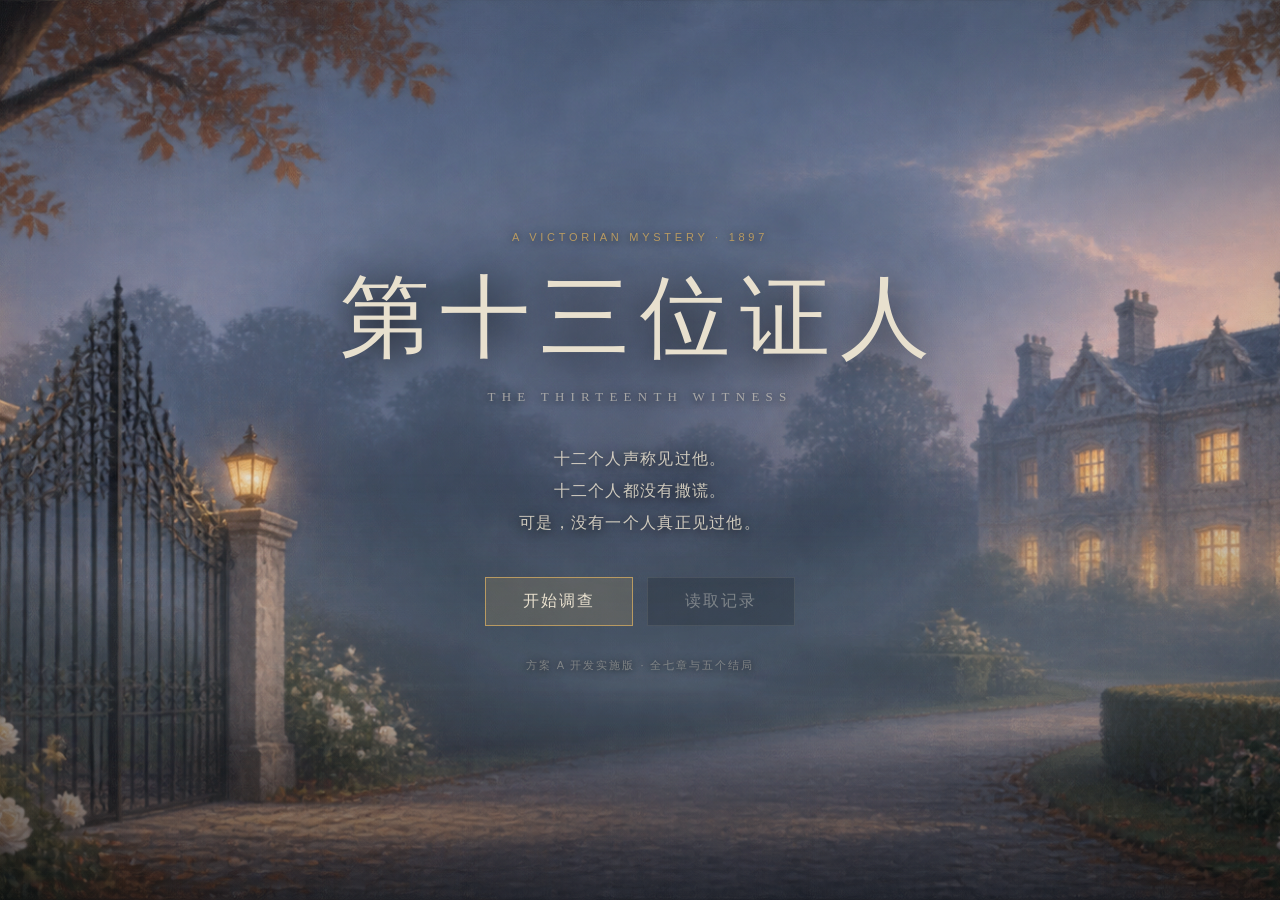
==== commit 78956a00: "feat: add evidence board and final case reconstruction" ====
--- a/game/index.html
+++ b/game/index.html
@@ -38,6 +38,8 @@
             <p id="chapter-title" class="chapter-title">第十三封邀请函</p>
           </div>
           <div class="top-actions">
+            <button id="evidence-board-button" class="utility-button" type="button">证据板</button>
+            <button id="interrogate-button" class="utility-button" type="button">审问</button>
             <button id="clues-button" class="utility-button clue-button" type="button">
               线索 <span id="clue-count" class="button-count">0</span>
             </button>
@@ -45,9 +47,7 @@
               角色 <span id="character-count" class="button-count">0</span>
             </button>
             <button id="history-button" class="utility-button" type="button">记录</button>
-            <button id="save-button" class="utility-button" type="button">保存</button>
-            <button id="load-button" class="utility-button" type="button">读取</button>
-            <button id="menu-button" class="utility-button" type="button">标题</button>
+            <button id="settings-button" class="utility-button settings-button" type="button">设置</button>
           </div>
         </header>
 
@@ -71,6 +71,22 @@
           </div>
         </div>
 
+        <section id="investigation-panel" class="investigation-panel is-hidden" aria-label="场景搜查">
+          <header class="investigation-header">
+            <div>
+              <p class="eyebrow">SCENE INVESTIGATION</p>
+              <h2 id="investigation-title">搜查场景</h2>
+              <p id="investigation-instruction">点击背景上的放大镜检查物品。</p>
+            </div>
+            <div class="investigation-progress">
+              <span id="investigation-count">0 / 0</span>
+              <small>已调查</small>
+            </div>
+          </header>
+          <div id="investigation-hotspots" class="investigation-hotspots"></div>
+          <button id="finish-investigation" class="finish-investigation" type="button" disabled>完成搜查</button>
+        </section>
+
         <section id="choice-panel" class="choice-panel is-hidden" aria-label="选择">
           <p id="choice-prompt" class="choice-prompt"></p>
           <div id="choice-list" class="choice-list"></div>
@@ -95,6 +111,13 @@
 
         <div id="toast" class="toast" role="status"></div>
       </div>
+
+      <section id="chapter-transition" class="chapter-transition is-hidden" aria-live="polite" aria-label="章节标题">
+        <div class="chapter-transition-ornament" aria-hidden="true"></div>
+        <p id="transition-kicker" class="transition-kicker">第一章</p>
+        <h2 id="transition-title" class="transition-title">第十二份证词</h2>
+        <div class="chapter-transition-line" aria-hidden="true"></div>
+      </section>
     </section>
 
     <dialog id="history-dialog" class="history-dialog">
@@ -130,6 +153,92 @@
         <button id="close-clues" class="close-button" type="button" aria-label="关闭">×</button>
       </header>
       <div id="clue-list" class="clue-list"></div>
+    </dialog>
+
+    <dialog id="settings-dialog" class="settings-dialog">
+      <header>
+        <div>
+          <p class="eyebrow">GAME MENU</p>
+          <h2>设置</h2>
+        </div>
+        <button id="close-settings" class="close-button" type="button" aria-label="关闭">×</button>
+      </header>
+      <div class="settings-menu">
+        <section class="music-settings" aria-labelledby="music-settings-title">
+          <div class="music-heading">
+            <div>
+              <span id="music-settings-title">背景音乐</span>
+              <small id="music-now-playing">尚未播放</small>
+            </div>
+            <button id="music-toggle" class="music-toggle" type="button" aria-pressed="true">开启</button>
+          </div>
+          <label class="volume-control" for="music-volume">
+            <span>音量</span>
+            <input id="music-volume" type="range" min="0" max="100" value="38" step="1">
+            <output id="music-volume-value" for="music-volume">38%</output>
+          </label>
+        </section>
+        <button id="save-button" class="settings-action" type="button">
+          <span>保存</span><small>保存当前调查进度</small>
+        </button>
+        <button id="load-button" class="settings-action" type="button">
+          <span>读取</span><small>读取最近一次保存</small>
+        </button>
+        <button id="menu-button" class="settings-action settings-exit" type="button">
+          <span>退出</span><small>返回游戏标题画面</small>
+        </button>
+      </div>
+    </dialog>
+
+    <dialog id="investigation-dialog" class="investigation-dialog">
+      <div class="investigation-result-mark" aria-hidden="true"></div>
+      <p class="eyebrow">OBSERVATION</p>
+      <h2 id="investigation-item-name">调查物品</h2>
+      <p id="investigation-item-description"></p>
+      <button id="close-investigation-result" class="primary-button" type="button">记录并返回</button>
+    </dialog>
+
+    <dialog id="interrogate-dialog" class="interrogate-dialog">
+      <header>
+        <div>
+          <p class="eyebrow">FREE INTERROGATION</p>
+          <h2>自由审问</h2>
+          <p class="dialog-summary">输入你真正想问的问题。证人会依照自己的记忆、秘密和隐瞒规则回答。</p>
+        </div>
+        <button id="close-interrogate" class="close-button" type="button" aria-label="关闭">×</button>
+      </header>
+      <div class="interrogate-body">
+        <label for="interrogate-witness">选择证人</label>
+        <select id="interrogate-witness"></select>
+        <label for="interrogate-question">你的问题</label>
+        <div class="interrogate-input-row">
+          <input id="interrogate-question" type="text" maxlength="160" placeholder="例如：你是否知道奥古斯特？">
+          <button id="ask-interrogate" class="primary-button" type="button">提问</button>
+        </div>
+        <div id="interrogate-response" class="interrogate-response" aria-live="polite">
+          <p>选择已经登场的证人，然后输入问题。</p>
+        </div>
+        <div id="interrogate-suggestions" class="interrogate-suggestions" aria-label="建议审问方向"></div>
+        <div class="interrogate-guidance">
+          <span>提示：</span>建议方向只提供调查切入点，你仍可以自由输入其他问题。
+        </div>
+      </div>
+    </dialog>
+
+    <dialog id="evidence-board-dialog" class="evidence-board-dialog">
+      <header>
+        <div>
+          <p class="eyebrow">EVIDENCE COMPARISON</p>
+          <h2>独立证据板</h2>
+          <p id="evidence-board-status" class="dialog-summary">完成五组物证比对，才能提交完整身份结论。</p>
+        </div>
+        <button id="close-evidence-board" class="close-button" type="button" aria-label="关闭">×</button>
+      </header>
+      <div id="evidence-board-list" class="evidence-board-list"></div>
+      <footer class="evidence-board-footer">
+        <p id="evidence-board-hint">尚未完成独立鉴定。</p>
+        <button id="verify-evidence-board" class="primary-button" type="button">核验证据链</button>
+      </footer>
     </dialog>
   </main>
 
@@ -138,3 +247,4 @@
 </body>
 </html>
 
+
--- a/game/styles.css
+++ b/game/styles.css
@@ -42,36 +42,57 @@
 
 .is-hidden { display: none !important; }
 
+.chapter-transition {
+  position: fixed;
+  z-index: 60;
+  inset: 0;
+  display: grid;
+  place-content: center;
+  justify-items: center;
+  overflow: hidden;
+  background:
+    radial-gradient(circle at 50% 44%, rgba(69, 84, 91, .24), transparent 30%),
+    linear-gradient(180deg, #111a21 0%, #090f14 68%, #05090c 100%);
+  opacity: 0;
+  pointer-events: all;
+  transition: opacity 1.35s ease;
+}
+
+.chapter-transition::before {
+  content: "";
+  position: absolute;
+  inset: 0;
+  background: radial-gradient(ellipse at center, transparent 24%, rgba(0, 0, 0, .72) 100%);
+  pointer-events: none;
+}
+
+.chapter-transition.is-visible { opacity: 1; }
+.chapter-transition.is-leaving { opacity: 0; }
+.chapter-transition-ornament { width: 42px; height: 42px; margin-bottom: 24px; border: 1px solid rgba(184, 154, 98, .5); transform: rotate(45deg); }
+.chapter-transition-ornament::after { content: "XIII"; display: grid; width: 100%; height: 100%; place-items: center; color: var(--gold); font-family: var(--display); font-size: 9px; transform: rotate(-45deg); }
+.transition-kicker { position: relative; margin: 0 0 14px; color: var(--gold); font-family: var(--utility); font-size: 12px; letter-spacing: .42em; }
+.transition-title { position: relative; margin: 0; color: var(--paper); font-family: var(--display); font-size: clamp(34px, 6vw, 72px); font-weight: 400; letter-spacing: .16em; text-align: center; text-shadow: 0 8px 36px #000; }
+.chapter-transition-line { position: relative; width: min(360px, 52vw); height: 1px; margin-top: 28px; background: linear-gradient(90deg, transparent, rgba(184, 154, 98, .78), transparent); }
+
 .title-screen {
   position: relative;
   display: grid;
   place-items: center;
   overflow: hidden;
   background:
-    radial-gradient(circle at 50% 38%, rgba(112, 132, 140, 0.19), transparent 30%),
-    linear-gradient(180deg, #1b2934 0%, #101820 62%, #080d12 100%);
-}
-
-.title-screen::before {
-  content: "";
-  position: absolute;
-  inset: 19% 0 0;
-  opacity: 0.48;
-  background:
-    linear-gradient(90deg, transparent 12%, #060b0f 12% 15%, transparent 15% 85%, #060b0f 85% 88%, transparent 88%),
-    linear-gradient(180deg, transparent 0 39%, #071017 39% 43%, transparent 43%),
-    repeating-linear-gradient(90deg, transparent 0 8%, rgba(4, 8, 12, .82) 8% 9.2%, transparent 9.2% 18%);
-  clip-path: polygon(0 40%, 8% 40%, 8% 27%, 14% 27%, 14% 16%, 21% 16%, 21% 28%, 28% 28%, 28% 8%, 36% 8%, 36% 25%, 45% 25%, 45% 0, 55% 0, 55% 25%, 64% 25%, 64% 8%, 72% 8%, 72% 28%, 79% 28%, 79% 16%, 86% 16%, 86% 27%, 92% 27%, 92% 40%, 100% 40%, 100% 100%, 0 100%);
-}
+    linear-gradient(180deg, rgba(4, 9, 13, 0) 0%, rgba(4, 9, 13, 0) 46%, rgba(3, 7, 10, .18) 72%, rgba(3, 7, 10, .42) 100%),
+    url("./assets/backgrounds/title-cover.png") center / cover no-repeat,
+    #0b141b;
+}
+
+.title-screen::before { display: none; }
 
 .title-screen::after {
   content: "";
   position: absolute;
   inset: 0;
   pointer-events: none;
-  background:
-    repeating-linear-gradient(102deg, transparent 0 17px, rgba(205, 223, 228, .07) 18px, transparent 19px 33px),
-    radial-gradient(ellipse at center, transparent 30%, rgba(2, 5, 7, .7) 100%);
+  background: radial-gradient(ellipse at center, transparent 56%, rgba(2, 5, 7, .24) 100%);
 }
 
 .title-fog {
@@ -93,12 +114,23 @@
   text-align: center;
 }
 
+.title-card::before {
+  content: "";
+  position: absolute;
+  z-index: -1;
+  inset: -34px -26px;
+  background: radial-gradient(ellipse at center, rgba(4, 9, 13, .16) 0%, rgba(4, 9, 13, .05) 50%, transparent 74%);
+  filter: blur(10px);
+  pointer-events: none;
+}
+
 .eyebrow {
   margin: 0 0 14px;
   color: var(--gold);
   font-family: var(--utility);
   font-size: 11px;
   letter-spacing: .34em;
+  text-shadow: 0 1px 8px rgba(0, 0, 0, .75);
 }
 
 .title-card h1 {
@@ -116,6 +148,7 @@
   font-family: var(--display);
   font-size: 13px;
   letter-spacing: .48em;
+  text-shadow: 0 1px 8px rgba(0, 0, 0, .75);
 }
 
 .title-copy {
@@ -124,6 +157,7 @@
   font-size: 16px;
   line-height: 2;
   letter-spacing: .08em;
+  text-shadow: 0 2px 12px rgba(0, 0, 0, .85);
 }
 
 .title-actions {
@@ -153,6 +187,7 @@
   font-family: var(--utility);
   font-size: 11px;
   letter-spacing: .18em;
+  text-shadow: 0 1px 8px rgba(0, 0, 0, .8);
 }
 
 .scene {
@@ -167,16 +202,22 @@
 .scene-art {
   z-index: -3;
   background:
+    linear-gradient(90deg, rgba(4, 8, 11, .48) 0%, rgba(4, 8, 11, .12) 52%, rgba(4, 8, 11, .34) 100%),
+    linear-gradient(180deg, rgba(10, 17, 22, .12) 0%, rgba(8, 13, 17, .2) 58%, rgba(5, 8, 11, .64) 100%),
+    var(--scene-image),
     linear-gradient(180deg, var(--scene-sky, #283844) 0%, var(--scene-mid, #172630) 58%, var(--scene-ground, #0d1318) 100%);
-  transition: background 1.1s ease;
+  background-position: center;
+  background-size: cover;
+  transition: background-image 1.1s ease, background-position 1.1s ease;
 }
 
 .architecture {
-  opacity: .9;
+  opacity: .22;
   transition: clip-path .8s ease, background .8s ease;
 }
 
 .scene-manor {
+  --scene-image: url("./assets/backgrounds/manor-rain.jpg");
   --scene-sky: #31434e;
   --scene-mid: #1a2932;
   --scene-ground: #0a1014;
@@ -191,6 +232,7 @@
 }
 
 .scene-hall {
+  --scene-image: url("./assets/backgrounds/entrance-hall.jpg");
   --scene-sky: #2b2a27;
   --scene-mid: #211d1a;
   --scene-ground: #100e0d;
@@ -205,6 +247,7 @@
 }
 
 .scene-study {
+  --scene-image: url("./assets/backgrounds/study.jpg");
   --scene-sky: #272a28;
   --scene-mid: #18201f;
   --scene-ground: #0d1111;
@@ -219,6 +262,7 @@
 }
 
 .scene-closeup {
+  --scene-image: url("./assets/backgrounds/study.jpg");
   --scene-sky: #3b3a35;
   --scene-mid: #232420;
   --scene-ground: #111310;
@@ -242,12 +286,22 @@
 .scene-hall .rain, .scene-study .rain, .scene-closeup .rain { opacity: 0; }
 
 .scene-drawing, .scene-bedroom, .scene-dining, .scene-archive,
-.scene-greenhouse, .scene-icehouse, .scene-dawn {
+.scene-gallery, .scene-greenhouse, .scene-icehouse, .scene-dawn, .scene-ivy-study {
   --scene-sky: #2b3030;
   --scene-mid: #1b2222;
   --scene-ground: #0b1011;
 }
 
+.scene-drawing { --scene-image: url("./assets/backgrounds/drawing-room.jpg"); }
+.scene-bedroom { --scene-image: url("./assets/backgrounds/bedroom.png"); }
+.scene-dining { --scene-image: url("./assets/backgrounds/dining-room.jpg"); }
+.scene-archive { --scene-image: url("./assets/backgrounds/archive.jpg"); }
+.scene-gallery { --scene-image: url("./assets/backgrounds/portrait-gallery.jpg"); }
+.scene-greenhouse { --scene-image: url("./assets/backgrounds/greenhouse.png"); }
+.scene-icehouse { --scene-image: url("./assets/backgrounds/icehouse.png"); }
+.scene-dawn { --scene-image: url("./assets/backgrounds/manor-dawn.png"); }
+.scene-ivy-study { --scene-image: url("./assets/backgrounds/ivy-study.png"); }
+
 .scene-drawing .architecture {
   inset: 0;
   background: radial-gradient(circle at 70% 38%, rgba(190, 139, 72, .22), transparent 18%), repeating-linear-gradient(90deg, rgba(8, 10, 10, .72) 0 3%, transparent 3% 24%);
@@ -255,13 +309,15 @@
 .scene-bedroom .architecture { inset: 0; background: linear-gradient(90deg, rgba(7, 9, 10, .8) 0 18%, transparent 18% 76%, rgba(7, 9, 10, .72) 76%), radial-gradient(ellipse at 60% 45%, rgba(143, 109, 69, .2), transparent 35%); }
 .scene-dining .architecture { inset: 18% 8% 0 34%; background: linear-gradient(180deg, transparent 0 58%, rgba(5, 7, 8, .86) 58%), repeating-linear-gradient(90deg, rgba(192, 143, 73, .08) 0 2%, transparent 2% 10%); clip-path: polygon(4% 0, 96% 0, 100% 100%, 0 100%); }
 .scene-archive .architecture { inset: 0; background: repeating-linear-gradient(90deg, rgba(5, 8, 9, .8) 0 3%, transparent 3% 15%), repeating-linear-gradient(0deg, transparent 0 12%, rgba(171, 141, 96, .08) 12% 13%); }
+.scene-gallery .architecture { inset: 0; background: linear-gradient(90deg, rgba(6, 8, 9, .52), transparent 18% 82%, rgba(6, 8, 9, .52)); }
 .scene-greenhouse { --scene-sky: #26332f; --scene-mid: #17221e; --scene-ground: #0a100d; }
 .scene-greenhouse .architecture { inset: 5% 12% 0 34%; border: 1px solid rgba(182, 203, 185, .13); background: repeating-linear-gradient(72deg, transparent 0 14%, rgba(167, 191, 173, .13) 14.5% 15%, transparent 15.5% 29%); clip-path: polygon(50% 0, 100% 28%, 100% 100%, 0 100%, 0 28%); }
 .scene-icehouse { --scene-sky: #26353b; --scene-mid: #16262d; --scene-ground: #081015; }
 .scene-icehouse .architecture { inset: 0; background: radial-gradient(ellipse at 66% 50%, rgba(166, 196, 201, .13), transparent 34%), repeating-linear-gradient(105deg, rgba(198, 218, 219, .04) 0 3%, transparent 3% 20%); }
 .scene-dawn { --scene-sky: #6b7375; --scene-mid: #38464b; --scene-ground: #131b1f; }
 .scene-dawn .architecture { inset: 23% 8% 0 38%; background: #10171b; clip-path: polygon(0 100%, 0 35%, 16% 35%, 16% 15%, 30% 15%, 30% 30%, 48% 30%, 48% 0, 64% 0, 64% 32%, 82% 32%, 82% 18%, 94% 18%, 94% 100%); }
-.scene-drawing .rain, .scene-bedroom .rain, .scene-dining .rain, .scene-archive .rain, .scene-icehouse .rain { opacity: 0; }
+.scene-ivy-study .architecture { inset: 0; background: radial-gradient(circle at 70% 34%, rgba(190, 139, 72, .12), transparent 24%); }
+.scene-drawing .rain, .scene-bedroom .rain, .scene-dining .rain, .scene-archive .rain, .scene-gallery .rain, .scene-icehouse .rain, .scene-ivy-study .rain { opacity: 0; }
 
 .vignette {
   pointer-events: none;
@@ -337,6 +393,9 @@
 .clue-button {
   border-color: rgba(135, 157, 152, .42);
 }
+
+.settings-button { border-color: rgba(184, 154, 98, .38); }
+.settings-button::before { content: "⚙"; margin-right: 5px; color: var(--gold); font-size: 10px; }
 
 .button-count {
   display: inline-grid;
@@ -403,6 +462,7 @@
 
 .portrait-slot.has-image img { display: block; }
 .portrait-slot.has-image .portrait-placeholder { display: none; }
+.portrait-slot.is-narration { display: none; }
 
 .portrait-placeholder {
   position: absolute;
@@ -438,6 +498,113 @@
   letter-spacing: .18em;
 }
 
+.investigation-panel {
+  position: absolute;
+  z-index: 7;
+  inset: 88px 0 0;
+  pointer-events: none;
+}
+
+.investigation-header {
+  position: absolute;
+  top: 18px;
+  left: clamp(20px, 4vw, 62px);
+  display: flex;
+  align-items: flex-start;
+  gap: 24px;
+  max-width: 430px;
+  border-left: 2px solid var(--gold);
+  padding: 13px 18px;
+  background: linear-gradient(90deg, rgba(7, 13, 17, .9), rgba(7, 13, 17, .55), transparent);
+  text-shadow: 0 2px 12px #000;
+}
+
+.investigation-header .eyebrow { margin-bottom: 6px; }
+.investigation-header h2 { margin: 0 0 6px; font-size: 19px; font-weight: 400; letter-spacing: .12em; }
+.investigation-header p:last-child { margin: 0; color: rgba(232, 224, 206, .58); font-family: var(--utility); font-size: 10px; line-height: 1.6; }
+.investigation-progress { min-width: 58px; padding-left: 16px; border-left: 1px solid rgba(232, 224, 206, .17); text-align: center; }
+.investigation-progress span { display: block; color: var(--gold); font-family: var(--display); font-size: 18px; }
+.investigation-progress small { color: rgba(232, 224, 206, .42); font-family: var(--utility); font-size: 8px; letter-spacing: .12em; }
+
+.investigation-hotspots { position: absolute; inset: 0; }
+
+.investigation-hotspot {
+  position: absolute;
+  width: 44px;
+  height: 44px;
+  border: 1px solid rgba(232, 224, 206, .72);
+  border-radius: 50%;
+  background: rgba(7, 13, 17, .78);
+  color: var(--paper);
+  cursor: pointer;
+  pointer-events: auto;
+  transform: translate(-50%, -50%);
+  box-shadow: 0 0 0 5px rgba(7, 13, 17, .2), 0 8px 24px rgba(0, 0, 0, .5);
+  transition: transform .18s ease, border-color .18s ease, background .18s ease;
+}
+
+.investigation-hotspot::before { content: ""; position: absolute; left: 13px; top: 11px; width: 11px; height: 11px; border: 2px solid var(--gold); border-radius: 50%; }
+.investigation-hotspot::after { content: ""; position: absolute; left: 25px; top: 24px; width: 9px; height: 2px; background: var(--gold); transform: rotate(45deg); transform-origin: left center; }
+.investigation-hotspot span { position: absolute; left: 50%; top: 50px; min-width: max-content; padding: 5px 8px; background: rgba(6, 11, 14, .88); color: rgba(232, 224, 206, .72); font-family: var(--utility); font-size: 9px; letter-spacing: .08em; opacity: 0; transform: translateX(-50%) translateY(-3px); transition: opacity .18s ease, transform .18s ease; }
+.investigation-hotspot:hover { border-color: var(--gold); background: rgba(27, 39, 43, .94); transform: translate(-50%, -50%) scale(1.08); }
+.investigation-hotspot:hover span, .investigation-hotspot:focus-visible span { opacity: 1; transform: translateX(-50%) translateY(0); }
+.investigation-hotspot.is-inspected { border-color: rgba(184, 154, 98, .45); background: rgba(73, 62, 43, .72); }
+.investigation-hotspot.is-inspected::before { border-color: rgba(232, 224, 206, .45); }
+.investigation-hotspot.is-inspected::after { background: rgba(232, 224, 206, .45); }
+
+.interrogate-dialog {
+  width: min(760px, calc(100vw - 32px));
+  color: var(--paper);
+  border: 1px solid rgba(184, 154, 98, .42);
+  background: rgba(8, 15, 20, .98);
+  box-shadow: 0 30px 90px rgba(0, 0, 0, .72);
+}
+.interrogate-dialog::backdrop { background: rgba(2, 6, 9, .82); backdrop-filter: blur(5px); }
+.interrogate-dialog > header { display: flex; justify-content: space-between; gap: 24px; padding: 24px 28px 18px; border-bottom: 1px solid rgba(232, 224, 206, .12); }
+.interrogate-dialog h2 { margin: 3px 0 5px; font-weight: 400; letter-spacing: .12em; }
+.interrogate-body { display: grid; gap: 10px; padding: 24px 28px 28px; }
+.interrogate-body label { color: rgba(232, 224, 206, .58); font-family: var(--utility); font-size: 10px; letter-spacing: .12em; }
+.interrogate-body select, .interrogate-body input { width: 100%; border: 1px solid rgba(232, 224, 206, .18); background: #0d171e; color: var(--paper); padding: 12px 14px; font: inherit; outline: none; }
+.interrogate-body select:focus, .interrogate-body input:focus { border-color: var(--gold); }
+.interrogate-input-row { display: grid; grid-template-columns: 1fr auto; gap: 10px; }
+.interrogate-response { min-height: 105px; margin-top: 8px; padding: 18px 20px; border-left: 2px solid var(--gold); background: rgba(255, 255, 255, .035); line-height: 1.8; white-space: pre-wrap; }
+.interrogate-response strong { display: block; margin-bottom: 4px; color: var(--gold); font-weight: 400; }
+.interrogate-response p { margin: 0; }
+.interrogate-guidance { color: rgba(232, 224, 206, .48); font-family: var(--utility); font-size: 10px; line-height: 1.7; }
+.interrogate-guidance span { color: var(--gold); }
+@media (max-width: 640px) { .interrogate-input-row { grid-template-columns: 1fr; } }
+
+.finish-investigation {
+  position: absolute;
+  right: clamp(22px, 5vw, 76px);
+  bottom: 34px;
+  border: 1px solid var(--gold);
+  padding: 12px 24px;
+  background: rgba(12, 20, 24, .9);
+  color: var(--paper);
+  cursor: pointer;
+  pointer-events: auto;
+  font-family: var(--utility);
+  font-size: 11px;
+  letter-spacing: .12em;
+}
+.finish-investigation:disabled { border-color: rgba(232, 224, 206, .14); color: rgba(232, 224, 206, .28); cursor: not-allowed; }
+
+.investigation-dialog {
+  width: min(570px, 90vw);
+  border: 1px solid var(--line);
+  padding: 38px 42px 34px;
+  background: linear-gradient(135deg, rgba(51, 64, 66, .35), transparent 45%), #111a21;
+  color: var(--paper);
+  text-align: center;
+  box-shadow: 0 30px 100px #000;
+}
+.investigation-dialog::backdrop { background: rgba(2, 5, 7, .72); backdrop-filter: blur(4px); }
+.investigation-result-mark { width: 34px; height: 34px; margin: 0 auto 20px; border: 1px solid var(--gold); border-radius: 50%; box-shadow: 0 0 0 6px rgba(184, 154, 98, .08); }
+.investigation-dialog h2 { margin: 0 0 16px; font-size: 24px; font-weight: 400; letter-spacing: .12em; }
+.investigation-dialog > p:not(.eyebrow) { margin: 0 0 26px; color: rgba(232, 224, 206, .75); font-size: 14px; line-height: 1.9; text-align: left; }
+.investigation-dialog .primary-button { min-width: 160px; }
+
 .dialogue-box {
   position: absolute;
   z-index: 4;
@@ -445,7 +612,8 @@
   right: clamp(16px, 4vw, 64px);
   bottom: 28px;
   min-height: 172px;
-  display: block;
+  display: grid;
+  grid-template-columns: 155px 1fr;
   border: 1px solid var(--line);
   background:
     linear-gradient(110deg, rgba(26, 38, 46, .96), var(--glass) 46%),
@@ -464,24 +632,21 @@
 }
 
 .speaker-rail {
-  position: absolute;
-  z-index: 2;
-  top: -37px;
-  left: 50%;
-  min-width: 270px;
-  padding: 10px 28px 9px;
-  border: 1px solid var(--line);
-  background: rgba(9, 16, 21, .94);
+  position: relative;
+  z-index: 1;
+  min-width: 0;
+  display: grid;
+  align-content: center;
+  padding: 24px 14px;
+  border-right: 1px solid var(--line);
   text-align: center;
-  transform: translateX(-50%);
-  box-shadow: 0 9px 26px rgba(0, 0, 0, .34);
 }
 
 .speaker-name {
   margin: 0 0 4px;
   color: var(--paper);
   font-family: var(--display);
-  font-size: 18px;
+  font-size: 22px;
   letter-spacing: .13em;
 }
 
@@ -489,7 +654,7 @@
   margin: 0;
   color: rgba(232, 224, 206, .48);
   font-family: var(--utility);
-  font-size: 9px;
+  font-size: 10px;
   line-height: 1.5;
   letter-spacing: .12em;
 }
@@ -499,9 +664,9 @@
   display: flex;
   align-items: center;
   min-height: 172px;
-  justify-content: center;
-  padding: 44px 90px 26px;
-  text-align: center;
+  justify-content: flex-start;
+  padding: 28px 90px 28px 34px;
+  text-align: left;
 }
 
 .dialogue-text {
@@ -628,7 +793,7 @@
 
 .toast.is-visible { opacity: 1; transform: translate(-50%, 0); }
 
-.history-dialog, .characters-dialog, .clues-dialog {
+.history-dialog, .characters-dialog, .clues-dialog, .settings-dialog {
   width: min(760px, 90vw);
   max-height: 78vh;
   border: 1px solid var(--line);
@@ -638,9 +803,9 @@
   box-shadow: 0 30px 100px #000;
 }
 
-.history-dialog::backdrop, .characters-dialog::backdrop, .clues-dialog::backdrop { background: rgba(2, 5, 7, .78); backdrop-filter: blur(5px); }
-
-.history-dialog header, .characters-dialog header, .clues-dialog header {
+.history-dialog::backdrop, .characters-dialog::backdrop, .clues-dialog::backdrop, .settings-dialog::backdrop { background: rgba(2, 5, 7, .78); backdrop-filter: blur(5px); }
+
+.history-dialog header, .characters-dialog header, .clues-dialog header, .settings-dialog header {
   position: sticky;
   top: 0;
   display: flex;
@@ -651,7 +816,7 @@
   background: #111a21;
 }
 
-.history-dialog h2, .characters-dialog h2, .clues-dialog h2 { margin: 0; font-weight: 400; letter-spacing: .12em; }
+.history-dialog h2, .characters-dialog h2, .clues-dialog h2, .settings-dialog h2 { margin: 0; font-weight: 400; letter-spacing: .12em; }
 .close-button { width: 34px; height: 34px; font-size: 22px; }
 .history-list { padding: 8px 28px 30px; }
 
@@ -669,6 +834,7 @@
 .characters-dialog {
   width: min(1040px, 94vw);
   max-height: 86vh;
+  overflow-y: auto;
   background:
     linear-gradient(135deg, rgba(31, 42, 49, .35), transparent 45%),
     #101820;
@@ -731,6 +897,7 @@
   width: 100%;
   height: 100%;
   object-fit: cover;
+  object-position: top center;
   filter: sepia(.12) contrast(.96);
 }
 
@@ -937,6 +1104,61 @@
 
 .clue-empty h3 { margin: 18px 0 8px; color: rgba(232, 224, 206, .7); font-weight: 400; }
 .clue-empty p { max-width: 350px; margin: 0; font-size: 12px; line-height: 1.8; }
+
+.settings-dialog {
+  width: min(430px, 90vw);
+  background: linear-gradient(135deg, rgba(64, 74, 75, .24), transparent 45%), #111a21;
+}
+
+.settings-menu { display: grid; gap: 10px; padding: 22px 24px 26px; }
+
+.music-settings {
+  margin-bottom: 6px;
+  border: 1px solid rgba(184, 154, 98, .22);
+  padding: 16px 18px;
+  background: rgba(8, 14, 18, .48);
+}
+
+.music-heading { display: flex; justify-content: space-between; align-items: center; gap: 18px; }
+.music-heading span { display: block; margin-bottom: 5px; font-size: 15px; letter-spacing: .1em; }
+.music-heading small { display: block; max-width: 250px; overflow: hidden; color: rgba(232, 224, 206, .48); font-family: var(--utility); font-size: 9px; letter-spacing: .05em; text-overflow: ellipsis; white-space: nowrap; }
+
+.music-toggle {
+  min-width: 62px;
+  border: 1px solid rgba(184, 154, 98, .48);
+  padding: 7px 10px;
+  background: rgba(184, 154, 98, .12);
+  color: var(--gold);
+  cursor: pointer;
+  font-family: var(--utility);
+  font-size: 10px;
+  letter-spacing: .1em;
+}
+
+.music-toggle[aria-pressed="false"] { border-color: rgba(232, 224, 206, .18); background: transparent; color: rgba(232, 224, 206, .45); }
+
+.volume-control { display: grid; grid-template-columns: 38px 1fr 38px; align-items: center; gap: 10px; margin-top: 16px; color: rgba(232, 224, 206, .62); font-family: var(--utility); font-size: 10px; }
+.volume-control input { width: 100%; accent-color: var(--gold); cursor: pointer; }
+.volume-control output { color: var(--gold); text-align: right; }
+
+.settings-action {
+  display: grid;
+  grid-template-columns: 74px 1fr;
+  align-items: center;
+  min-height: 58px;
+  border: 1px solid rgba(232, 224, 206, .15);
+  padding: 10px 18px;
+  background: rgba(7, 12, 16, .52);
+  color: var(--paper);
+  cursor: pointer;
+  text-align: left;
+  transition: border-color .18s ease, background .18s ease, transform .18s ease;
+}
+
+.settings-action span { color: var(--gold); font-family: var(--display); font-size: 17px; letter-spacing: .12em; }
+.settings-action small { color: rgba(232, 224, 206, .5); font-family: var(--utility); font-size: 10px; letter-spacing: .06em; }
+.settings-action:hover { border-color: var(--gold); background: rgba(35, 45, 49, .78); transform: translateX(3px); }
+.settings-exit span { color: #c38a7d; }
 
 @keyframes rain { to { background-position: 30px 100px; } }
 @keyframes fog-drift { to { transform: translateX(8%); opacity: .7; } }
@@ -951,12 +1173,18 @@
   .case-stamp { display: none; }
   .portrait-slot { left: -5vw; width: 58vw; height: 60vh; bottom: 180px; }
   .portrait-placeholder strong { font-size: 10px; }
+  .investigation-panel { inset: 80px 0 0; }
+  .investigation-header { top: 60px; max-width: 78vw; padding: 10px 13px; }
+  .investigation-header h2 { font-size: 15px; }
+  .investigation-hotspot { width: 40px; height: 40px; }
+  .finish-investigation { right: 16px; bottom: 20px; }
   .scene-heading { top: 76px; min-width: 72vw; }
   .scene-heading strong { font-size: 12px; }
-  .dialogue-box { left: 10px; right: 10px; bottom: 10px; min-height: 178px; }
-  .speaker-rail { top: -34px; min-width: 220px; padding: 8px 16px; }
-  .speaker-name { font-size: 15px; }
-  .dialogue-content { min-height: 178px; padding: 42px 30px 40px; }
+  .dialogue-box { left: 10px; right: 10px; bottom: 10px; min-height: 178px; grid-template-columns: 96px 1fr; }
+  .speaker-rail { min-width: 0; padding: 18px 8px; }
+  .speaker-name { font-size: 17px; }
+  .speaker-role { font-size: 9px; }
+  .dialogue-content { min-height: 178px; padding: 24px 30px 42px 18px; }
   .dialogue-text { font-size: 14px; line-height: 1.75; }
   .choice-panel { left: 18px; right: 18px; width: auto; }
   .choice-prompt { text-align: left; }
@@ -985,4 +1213,4 @@
     transition-duration: .01ms !important;
   }
 }
-
+
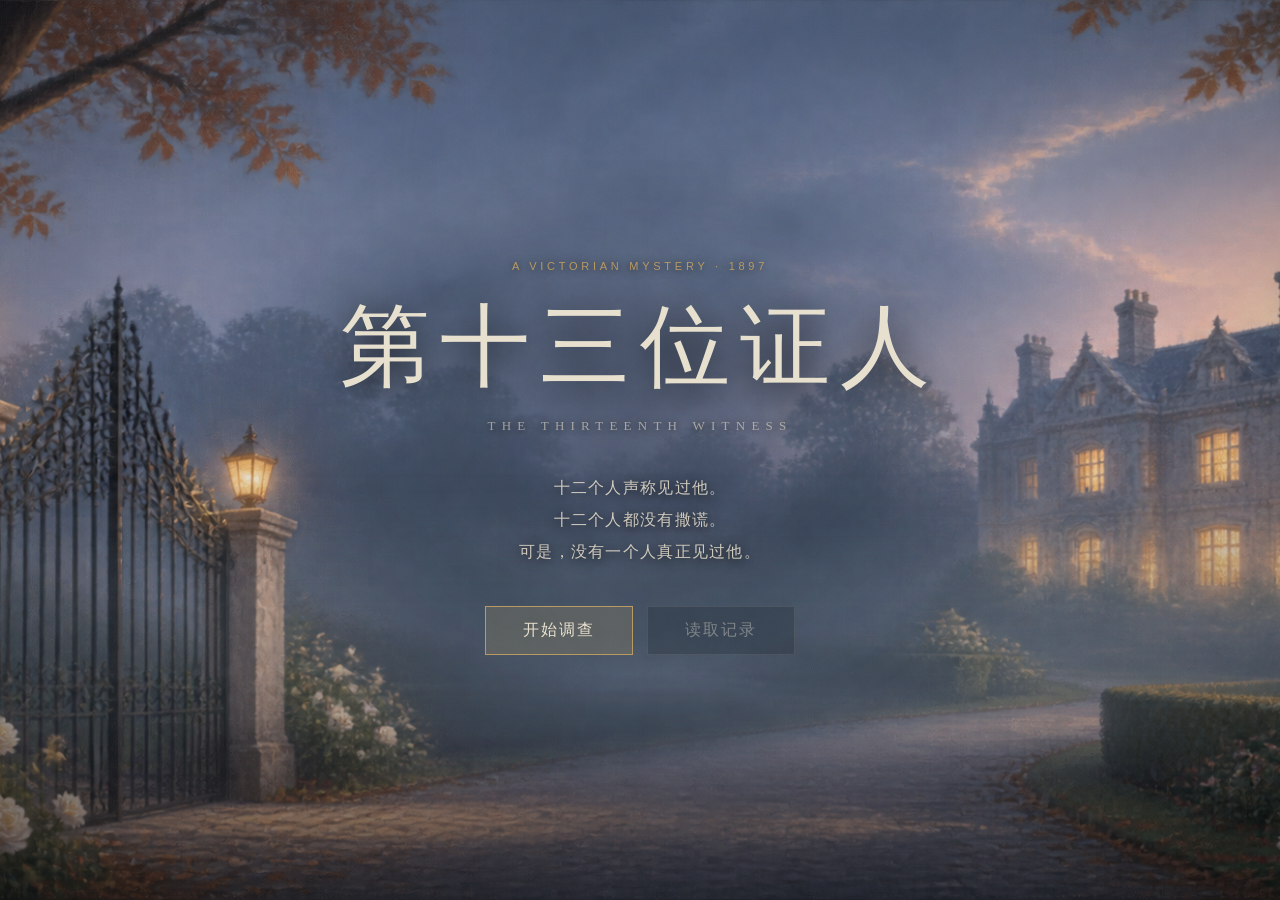
==== commit e79bf779: "ui: remove prototype note from title screen - remove the development-version note under the title bu" ====
--- a/game/index.html
+++ b/game/index.html
@@ -20,7 +20,6 @@
           <button id="new-game" class="primary-button" type="button">开始调查</button>
           <button id="continue-game" class="secondary-button" type="button">读取记录</button>
         </div>
-        <p class="prototype-note">方案 A 开发实施版 · 全七章与五个结局</p>
       </div>
     </section>
 
@@ -246,5 +245,3 @@
   <script src="./game.js"></script>
 </body>
 </html>
-
-
--- a/game/styles.css
+++ b/game/styles.css
@@ -180,15 +180,6 @@
 .secondary-button { background: rgba(8, 14, 19, .52); border-color: var(--line); }
 .primary-button:hover, .secondary-button:hover { transform: translateY(-2px); background: var(--paper); color: var(--ink); }
 .secondary-button:disabled { opacity: .35; cursor: not-allowed; transform: none; }
-
-.prototype-note {
-  margin-top: 32px;
-  color: rgba(232, 224, 206, .38);
-  font-family: var(--utility);
-  font-size: 11px;
-  letter-spacing: .18em;
-  text-shadow: 0 1px 8px rgba(0, 0, 0, .8);
-}
 
 .scene {
   position: relative;
